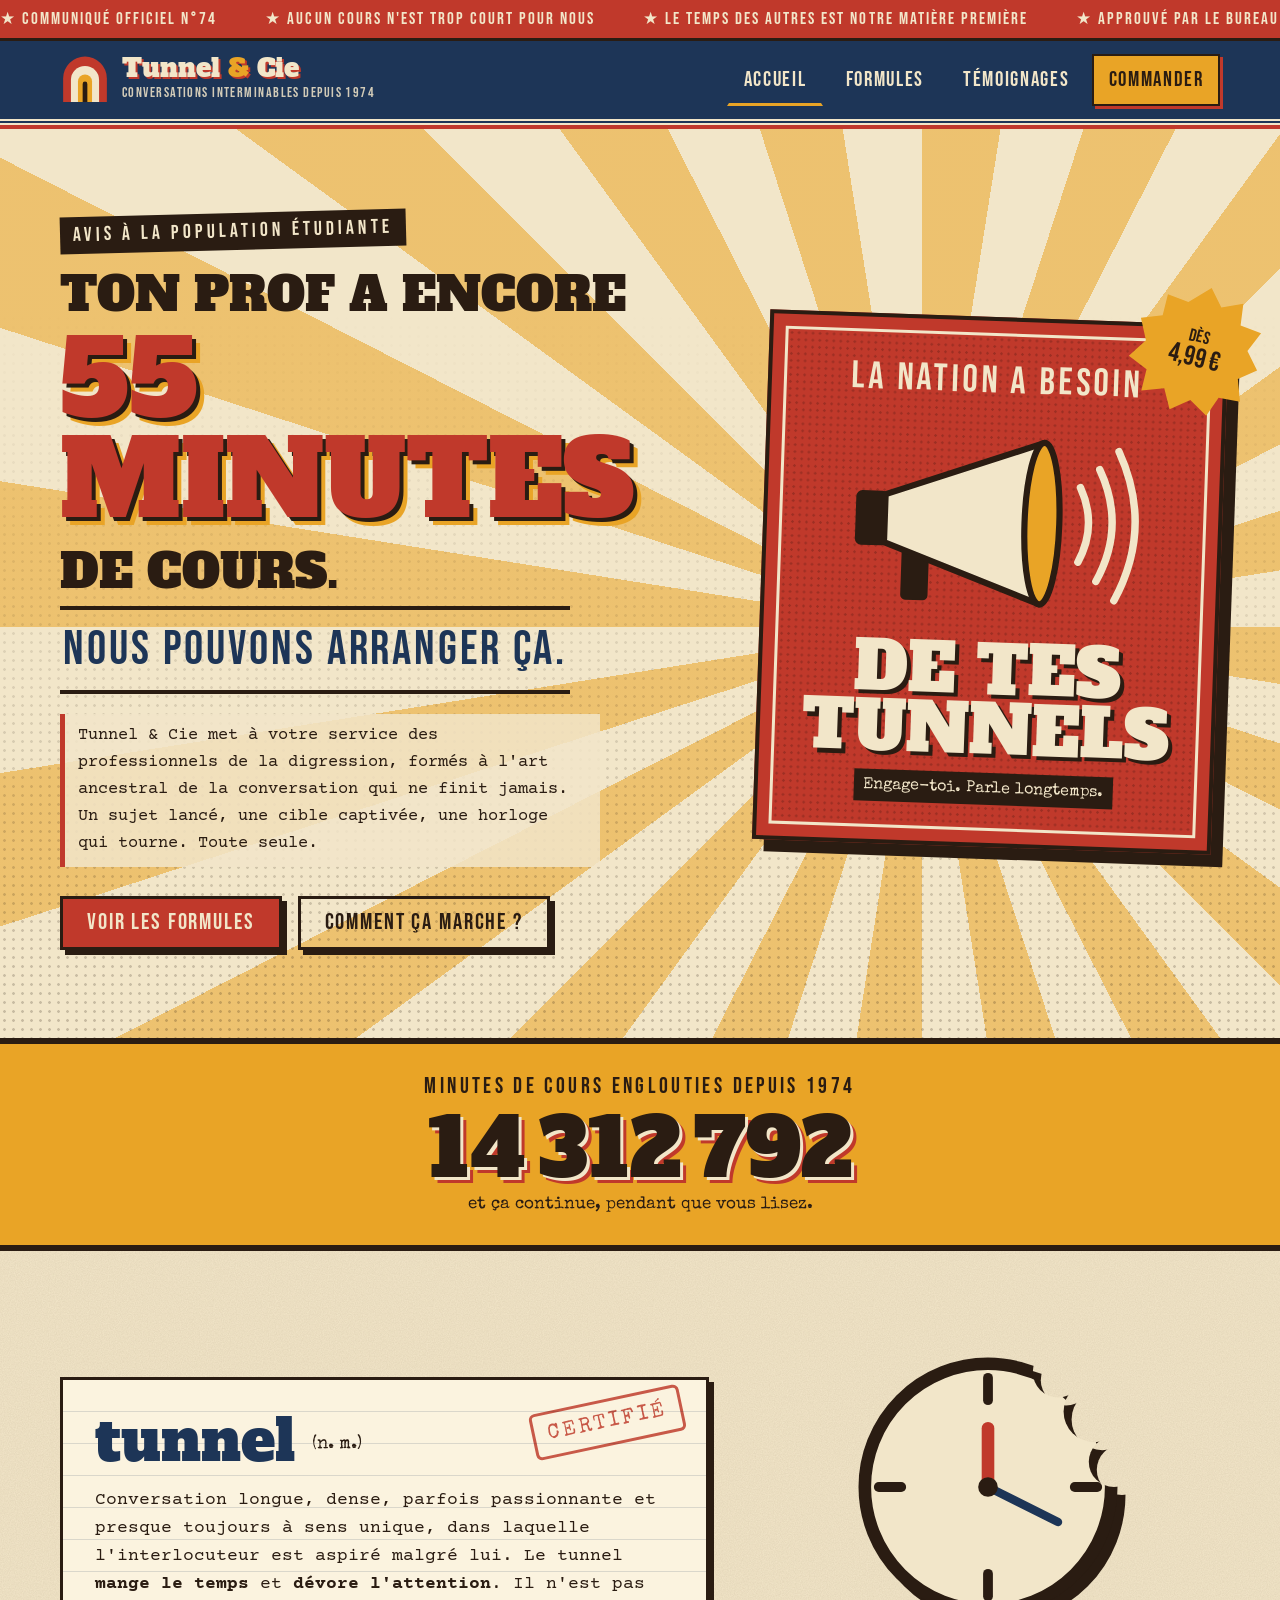
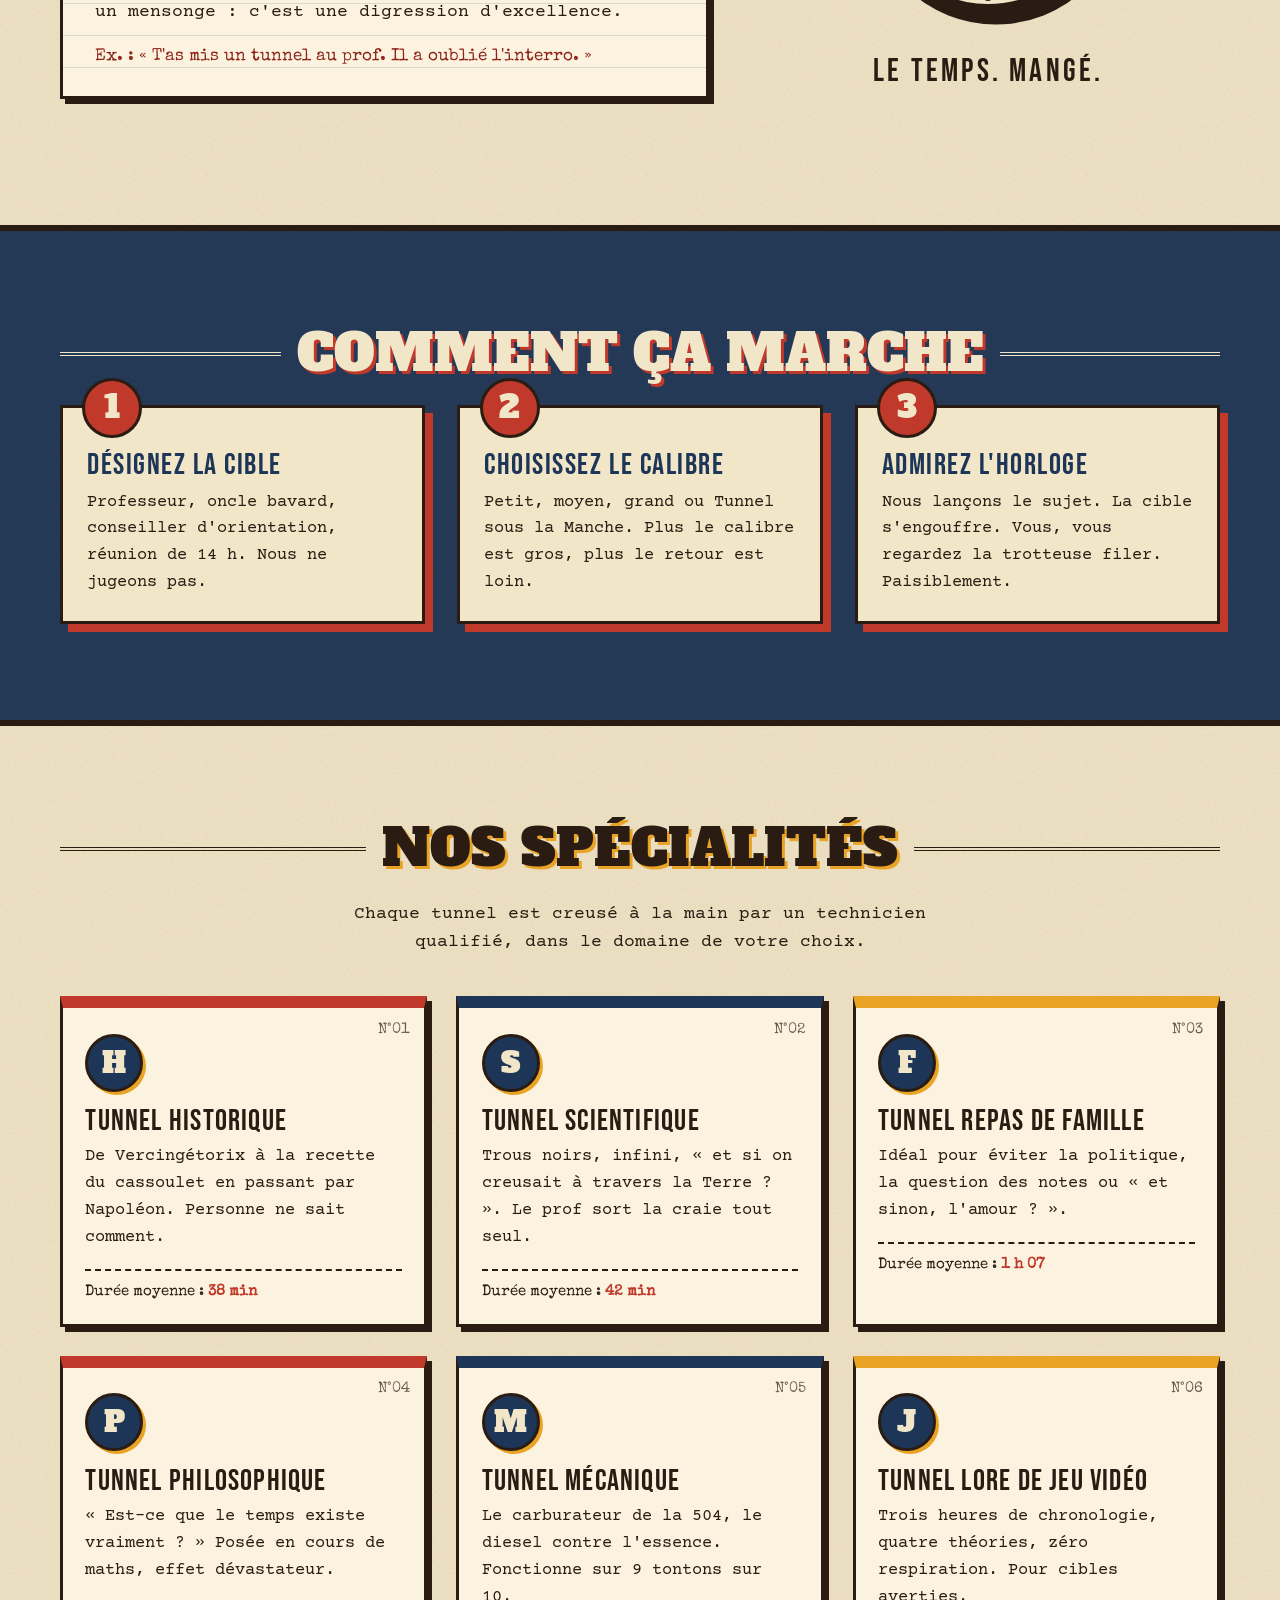
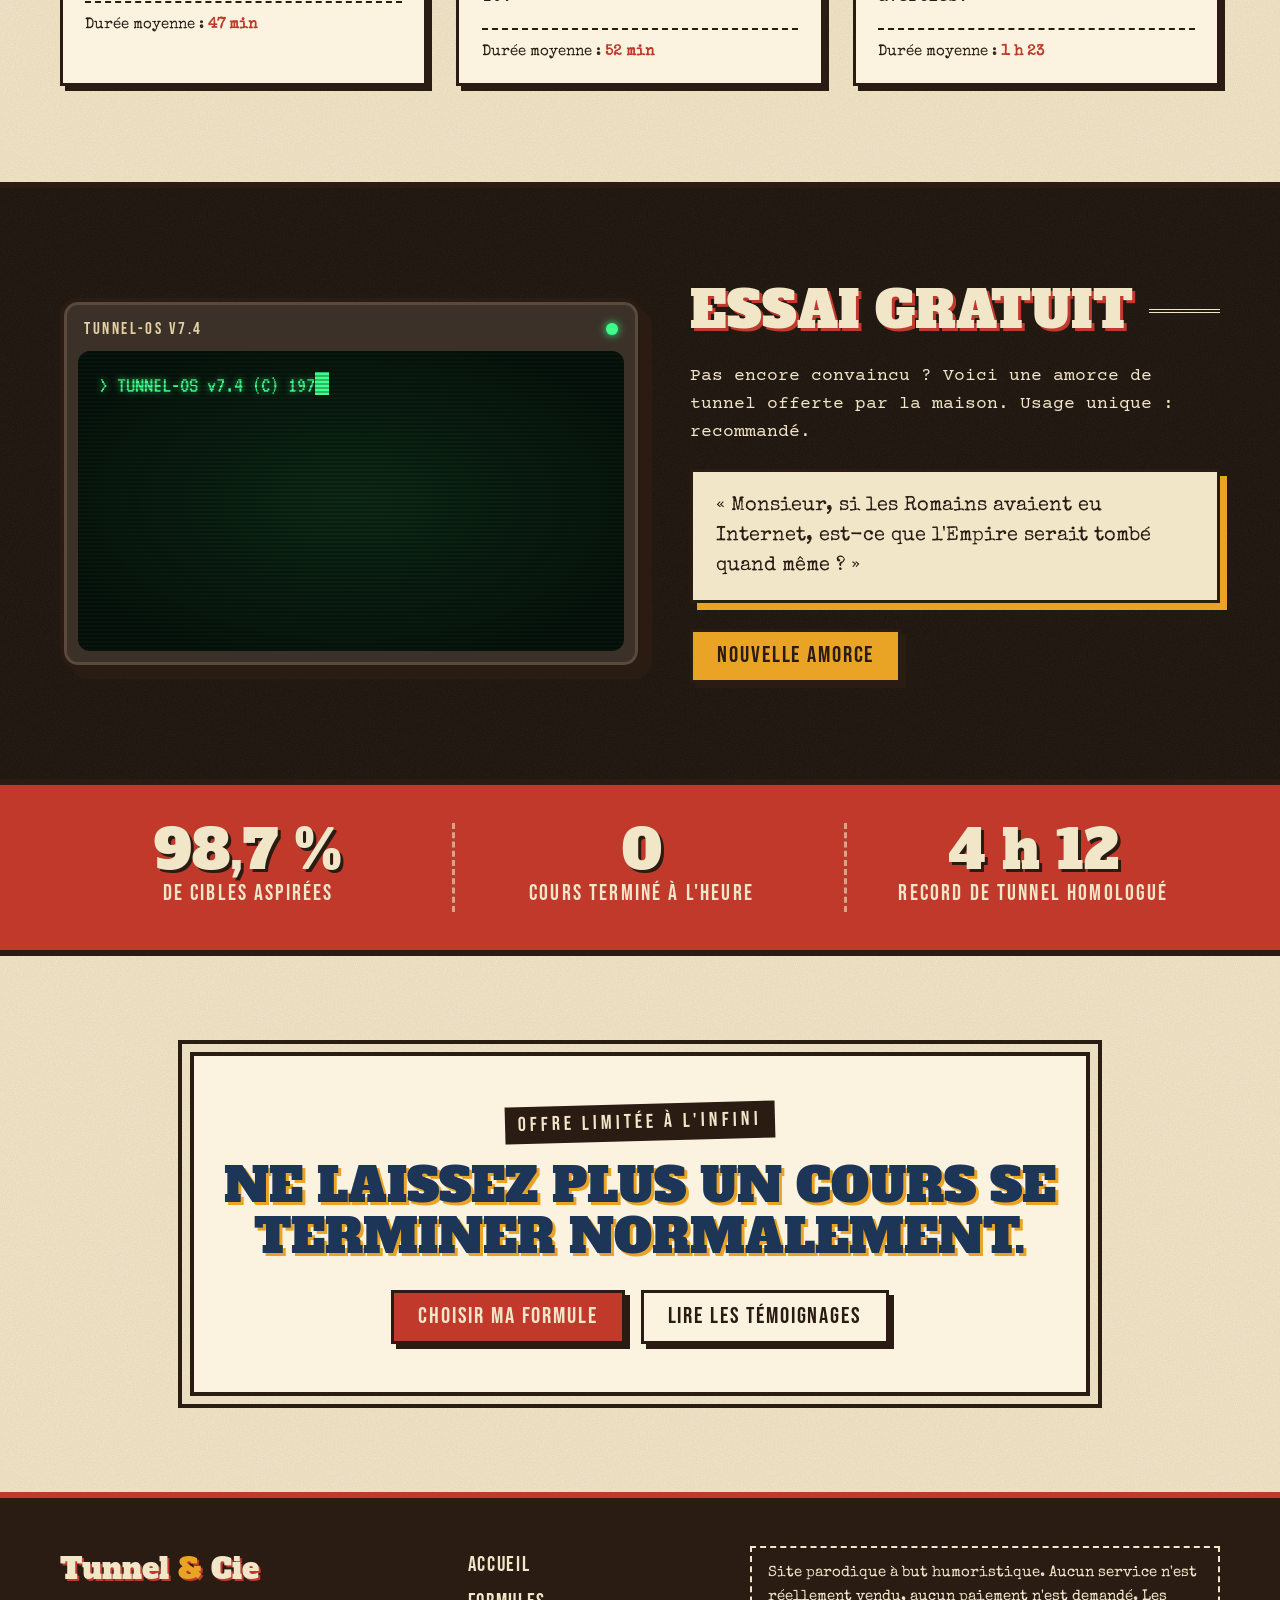
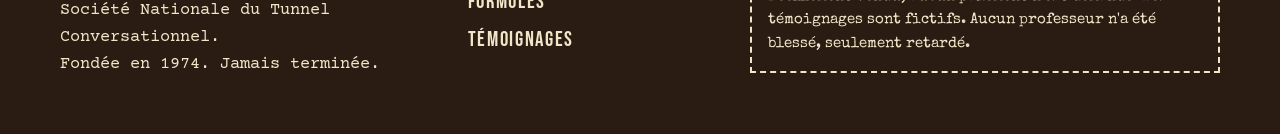
==== index.html @ 6695280d "Add files via upload" ====
<!DOCTYPE html>
<html lang="fr">
<head>
  <meta charset="UTF-8">
  <meta name="viewport" content="width=device-width, initial-scale=1.0">
  <title>Tunnel & Cie — Fournisseur officiel de conversations interminables</title>
  <meta name="description" content="Tunnel & Cie : le service n°1 du tunnel conversationnel. Petit, moyen ou grand tunnel, historique, scientifique ou repas de famille. Site parodique.">
  <link rel="preconnect" href="https://fonts.googleapis.com">
  <link rel="preconnect" href="https://fonts.gstatic.com" crossorigin>
  <link href="https://fonts.googleapis.com/css2?family=Alfa+Slab+One&family=Bebas+Neue&family=Courier+Prime:wght@400;700&family=Special+Elite&family=VT323&display=swap" rel="stylesheet">
  <link rel="stylesheet" href="css/style.css">
</head>
<body data-page="accueil">

  <!-- ===== EN-TÊTE ===== -->
  <div class="topbar" aria-hidden="true">
    <div class="topbar-track">
      <span>★ COMMUNIQUÉ OFFICIEL N°74</span>
      <span>★ AUCUN COURS N'EST TROP COURT POUR NOUS</span>
      <span>★ LE TEMPS DES AUTRES EST NOTRE MATIÈRE PREMIÈRE</span>
      <span>★ APPROUVÉ PAR LE BUREAU NATIONAL DU TEMPS PERDU</span>
      <span>★ COMMUNIQUÉ OFFICIEL N°74</span>
      <span>★ AUCUN COURS N'EST TROP COURT POUR NOUS</span>
      <span>★ LE TEMPS DES AUTRES EST NOTRE MATIÈRE PREMIÈRE</span>
      <span>★ APPROUVÉ PAR LE BUREAU NATIONAL DU TEMPS PERDU</span>
    </div>
  </div>

  <header class="site-header">
    <nav class="nav container" aria-label="Navigation principale">
      <a href="index.html" class="brand" aria-label="Tunnel & Cie, accueil">
        <svg class="logo-mark" viewBox="0 0 64 64" aria-hidden="true">
          <path class="lm-1" d="M4 60 V30 A28 28 0 0 1 60 30 V60 Z"/>
          <path class="lm-2" d="M14 60 V32 A18 18 0 0 1 50 32 V60 Z"/>
          <path class="lm-3" d="M23 60 V34 A9 9 0 0 1 41 34 V60 Z"/>
          <path class="lm-4" d="M29 60 V37 A3 3 0 0 1 35 37 V60 Z"/>
        </svg>
        <span class="brand-text">
          <span class="brand-name">Tunnel <em>&amp;</em> Cie</span>
          <span class="brand-tag">Conversations interminables depuis 1974</span>
        </span>
      </a>
      <button class="nav-toggle" aria-expanded="false" aria-controls="nav-links">
        <span></span><span></span><span></span>
        <span class="sr-only">Menu</span>
      </button>
      <ul class="nav-links" id="nav-links">
        <li><a href="index.html" aria-current="page">Accueil</a></li>
        <li><a href="formules.html">Formules</a></li>
        <li><a href="temoignages.html">Témoignages</a></li>
        <li><a href="formules.html#configurateur" class="nav-cta">Commander</a></li>
      </ul>
    </nav>
  </header>

  <main>
    <!-- ===== HERO ===== -->
    <section class="hero sunburst">
      <div class="container hero-grid">
        <div class="hero-copy reveal">
          <p class="kicker">Avis à la population étudiante</p>
          <h1 class="hero-title">
            <span class="line">Ton prof a encore</span>
            <span class="line huge">55 minutes</span>
            <span class="line">de cours.</span>
          </h1>
          <p class="hero-sub">Nous pouvons arranger ça.</p>
          <p class="hero-text">
            Tunnel &amp; Cie met à votre service des professionnels de la digression,
            formés à l'art ancestral de la conversation qui ne finit jamais.
            Un sujet lancé, une cible captivée, une horloge qui tourne. Toute seule.
          </p>
          <div class="hero-actions">
            <a href="formules.html" class="btn btn-red">Voir les formules</a>
            <a href="#comment" class="btn btn-ghost">Comment ça marche ?</a>
          </div>
        </div>

        <aside class="poster reveal" aria-label="Affiche promotionnelle">
          <div class="poster-inner">
            <p class="poster-top">La nation a besoin</p>
            <svg class="megaphone" viewBox="0 0 240 180" aria-hidden="true">
              <path class="mg-waves" d="M190 60 Q205 90 190 120 M205 45 Q228 90 205 135 M220 30 Q250 90 220 150"/>
              <rect class="mg-handle" x="48" y="100" width="22" height="55" rx="4"/>
              <polygon class="mg-body" points="30,72 160,25 160,155 30,108"/>
              <ellipse class="mg-mouth" cx="160" cy="90" rx="14" ry="65"/>
              <rect class="mg-back" x="10" y="68" width="26" height="44" rx="5"/>
            </svg>
            <p class="poster-big">de tes<br>tunnels</p>
            <p class="poster-small">Engage-toi. Parle longtemps.</p>
          </div>
          <div class="starburst"><span>Dès<br><strong>4,99&nbsp;€</strong></span></div>
        </aside>
      </div>
    </section>

    <!-- ===== COMPTEUR ===== -->
    <section class="counter-band" aria-label="Compteur national">
      <div class="container counter-inner">
        <p class="counter-label">Minutes de cours englouties depuis 1974</p>
        <p class="counter-value" id="minutes-counter" aria-live="off">12 847 392</p>
        <p class="counter-note">et ça continue, pendant que vous lisez.</p>
      </div>
    </section>

    <!-- ===== DÉFINITION ===== -->
    <section class="section">
      <div class="container definition-grid">
        <div class="definition reveal">
          <p class="def-word">tunnel <span>(n. m.)</span></p>
          <p class="def-body">
            Conversation longue, dense, parfois passionnante et presque toujours
            à sens unique, dans laquelle l'interlocuteur est aspiré malgré lui.
            Le tunnel <strong>mange le temps</strong> et <strong>dévore l'attention</strong>.
            Il n'est pas un mensonge : c'est une digression d'excellence.
          </p>
          <p class="def-example">Ex. : « T'as mis un tunnel au prof. Il a oublié l'interro. »</p>
          <span class="stamp stamp-red">Certifié</span>
        </div>
        <div class="clock-wrap reveal">
          <svg class="bitten-clock" viewBox="0 0 200 200" aria-hidden="true">
            <defs>
              <mask id="bite">
                <rect width="200" height="200" fill="white"/>
                <circle cx="176" cy="46" r="22" fill="black"/>
                <circle cx="190" cy="82" r="18" fill="black"/>
                <circle cx="150" cy="18" r="18" fill="black"/>
              </mask>
            </defs>
            <g mask="url(#bite)">
              <circle class="ck-face" cx="100" cy="100" r="88"/>
              <g class="ck-ticks">
                <line x1="100" y1="22" x2="100" y2="38"/>
                <line x1="100" y1="162" x2="100" y2="178"/>
                <line x1="22" y1="100" x2="38" y2="100"/>
                <line x1="162" y1="100" x2="178" y2="100"/>
              </g>
              <line class="ck-hand ck-hour" x1="100" y1="100" x2="100" y2="58"/>
              <line class="ck-hand ck-min" x1="100" y1="100" x2="150" y2="125"/>
              <circle class="ck-center" cx="100" cy="100" r="7"/>
            </g>
          </svg>
          <p class="clock-caption">Le temps. Mangé.</p>
        </div>
      </div>
    </section>

    <!-- ===== COMMENT ÇA MARCHE ===== -->
    <section class="section section-navy" id="comment">
      <div class="container">
        <h2 class="section-title light"><span>Comment ça marche</span></h2>
        <ol class="steps">
          <li class="step reveal">
            <span class="step-num">1</span>
            <h3>Désignez la cible</h3>
            <p>Professeur, oncle bavard, conseiller d'orientation, réunion de 14 h. Nous ne jugeons pas.</p>
          </li>
          <li class="step reveal">
            <span class="step-num">2</span>
            <h3>Choisissez le calibre</h3>
            <p>Petit, moyen, grand ou Tunnel sous la Manche. Plus le calibre est gros, plus le retour est loin.</p>
          </li>
          <li class="step reveal">
            <span class="step-num">3</span>
            <h3>Admirez l'horloge</h3>
            <p>Nous lançons le sujet. La cible s'engouffre. Vous, vous regardez la trotteuse filer. Paisiblement.</p>
          </li>
        </ol>
      </div>
    </section>

    <!-- ===== DOMAINES ===== -->
    <section class="section" id="domaines">
      <div class="container">
        <h2 class="section-title"><span>Nos spécialités</span></h2>
        <p class="section-lead">Chaque tunnel est creusé à la main par un technicien qualifié, dans le domaine de votre choix.</p>
        <div class="domain-grid">
          <article class="domain-card reveal">
            <span class="domain-no">N°01</span>
            <span class="domain-mono">H</span>
            <h3>Tunnel historique</h3>
            <p>De Vercingétorix à la recette du cassoulet en passant par Napoléon. Personne ne sait comment.</p>
            <p class="domain-meta">Durée moyenne : <strong>38 min</strong></p>
          </article>
          <article class="domain-card reveal">
            <span class="domain-no">N°02</span>
            <span class="domain-mono">S</span>
            <h3>Tunnel scientifique</h3>
            <p>Trous noirs, infini, « et si on creusait à travers la Terre ? ». Le prof sort la craie tout seul.</p>
            <p class="domain-meta">Durée moyenne : <strong>42 min</strong></p>
          </article>
          <article class="domain-card reveal">
            <span class="domain-no">N°03</span>
            <span class="domain-mono">F</span>
            <h3>Tunnel repas de famille</h3>
            <p>Idéal pour éviter la politique, la question des notes ou « et sinon, l'amour ? ».</p>
            <p class="domain-meta">Durée moyenne : <strong>1 h 07</strong></p>
          </article>
          <article class="domain-card reveal">
            <span class="domain-no">N°04</span>
            <span class="domain-mono">P</span>
            <h3>Tunnel philosophique</h3>
            <p>« Est-ce que le temps existe vraiment ? » Posée en cours de maths, effet dévastateur.</p>
            <p class="domain-meta">Durée moyenne : <strong>47 min</strong></p>
          </article>
          <article class="domain-card reveal">
            <span class="domain-no">N°05</span>
            <span class="domain-mono">M</span>
            <h3>Tunnel mécanique</h3>
            <p>Le carburateur de la 504, le diesel contre l'essence. Fonctionne sur 9 tontons sur 10.</p>
            <p class="domain-meta">Durée moyenne : <strong>52 min</strong></p>
          </article>
          <article class="domain-card reveal">
            <span class="domain-no">N°06</span>
            <span class="domain-mono">J</span>
            <h3>Tunnel lore de jeu vidéo</h3>
            <p>Trois heures de chronologie, quatre théories, zéro respiration. Pour cibles averties.</p>
            <p class="domain-meta">Durée moyenne : <strong>1 h 23</strong></p>
          </article>
        </div>
      </div>
    </section>

    <!-- ===== TERMINAL ===== -->
    <section class="section section-dark" id="terminal">
      <div class="container terminal-grid">
        <div class="terminal reveal" role="img" aria-label="Terminal rétro qui analyse une cible de tunnel">
          <div class="terminal-head">
            <span>TUNNEL-OS v7.4</span>
            <span class="terminal-led"></span>
          </div>
          <pre class="terminal-screen" id="terminal-screen"></pre>
        </div>
        <div class="opener reveal">
          <h2 class="section-title light left"><span>Essai gratuit</span></h2>
          <p class="opener-text">Pas encore convaincu&nbsp;? Voici une amorce de tunnel offerte par la maison. Usage unique&nbsp;: recommandé.</p>
          <blockquote class="opener-quote" id="opener-quote">« Monsieur, si les Romains avaient eu Internet, est-ce que l'Empire serait tombé quand même ? »</blockquote>
          <button class="btn btn-mustard" id="opener-btn" type="button">Nouvelle amorce</button>
        </div>
      </div>
    </section>

    <!-- ===== STATS ===== -->
    <section class="stats-band">
      <div class="container stats">
        <div class="stat"><strong>98,7&nbsp;%</strong><span>de cibles aspirées</span></div>
        <div class="stat"><strong>0</strong><span>cours terminé à l'heure</span></div>
        <div class="stat"><strong>4&nbsp;h&nbsp;12</strong><span>record de tunnel homologué</span></div>
      </div>
    </section>

    <!-- ===== CTA ===== -->
    <section class="section cta-section">
      <div class="container cta-box reveal">
        <p class="kicker">Offre limitée à l'infini</p>
        <h2 class="cta-title">Ne laissez plus un cours se terminer normalement.</h2>
        <div class="hero-actions center">
          <a href="formules.html" class="btn btn-red">Choisir ma formule</a>
          <a href="temoignages.html" class="btn btn-ghost">Lire les témoignages</a>
        </div>
      </div>
    </section>
  </main>

  <!-- ===== PIED DE PAGE ===== -->
  <footer class="site-footer">
    <div class="container footer-grid">
      <div>
        <p class="footer-brand">Tunnel <em>&amp;</em> Cie</p>
        <p>Société Nationale du Tunnel Conversationnel.<br>Fondée en 1974. Jamais terminée.</p>
      </div>
      <ul class="footer-links">
        <li><a href="index.html">Accueil</a></li>
        <li><a href="formules.html">Formules</a></li>
        <li><a href="temoignages.html">Témoignages</a></li>
      </ul>
      <p class="footer-disclaimer">
        Site parodique à but humoristique. Aucun service n'est réellement vendu,
        aucun paiement n'est demandé. Les témoignages sont fictifs.
        Aucun professeur n'a été blessé, seulement retardé.
      </p>
    </div>
  </footer>

  <script src="js/main.js" defer></script>
</body>
</html>
---- css/style.css ----
/* =========================================================
   TUNNEL & CIE — Feuille de style
   DA : affiches de propagande / pub américaine années 50-70,
   papier jauni, impression décalée, terminal rétro.
   ========================================================= */

/* ---------- 1. Variables ---------- */
:root {
  --paper: #f2e6c9;
  --paper-dark: #e4d0a3;
  --ink: #2a1c12;
  --red: #c0392b;
  --red-dark: #8e2318;
  --navy: #1d3557;
  --navy-dark: #12233b;
  --mustard: #e9a426;
  --mustard-dark: #b97c12;
  --teal: #2a7f7a;
  --term-green: #3dff8a;
  --term-bg: #07150c;

  --font-title: "Alfa Slab One", Georgia, serif;
  --font-label: "Bebas Neue", Impact, "Arial Narrow", sans-serif;
  --font-body: "Courier Prime", "Courier New", monospace;
  --font-stamp: "Special Elite", "Courier New", monospace;
  --font-term: "VT323", "Courier New", monospace;

  --shadow-print: 5px 5px 0 var(--ink);
  --radius: 4px;
  --container: 1160px;
  --header-h: 78px;

  /* Grain papier (SVG inline) */
  --grain: url("data:image/svg+xml;utf8,<svg xmlns='http://www.w3.org/2000/svg' width='220' height='220'><filter id='n'><feTurbulence type='fractalNoise' baseFrequency='.85' numOctaves='3' stitchTiles='stitch'/><feColorMatrix values='0 0 0 0 .25 0 0 0 0 .16 0 0 0 0 .08 0 0 0 .14 0'/></filter><rect width='100%' height='100%' filter='url(%23n)'/></svg>");
}

/* ---------- 2. Reset & base ---------- */
*,
*::before,
*::after { box-sizing: border-box; }

html { scroll-behavior: smooth; scroll-padding-top: calc(var(--header-h) + 16px); }

body {
  margin: 0;
  font-family: var(--font-body);
  font-size: 1.05rem;
  line-height: 1.6;
  color: var(--ink);
  background-color: var(--paper);
  background-image: var(--grain);
  overflow-x: hidden;
}

img, svg { display: block; max-width: 100%; }
a { color: inherit; }
h1, h2, h3 { margin: 0; line-height: 1.05; font-weight: 400; }
p { margin: 0 0 1em; }
ul, ol { margin: 0; padding: 0; list-style: none; }

.container { width: min(100% - 32px, var(--container)); margin-inline: auto; }
.narrow { max-width: 780px; }

.sr-only {
  position: absolute; width: 1px; height: 1px; padding: 0; margin: -1px;
  overflow: hidden; clip: rect(0 0 0 0); white-space: nowrap; border: 0;
}

:focus-visible { outline: 3px dashed var(--red); outline-offset: 3px; }

/* ---------- 3. Bandeau défilant ---------- */
.topbar {
  background: var(--red);
  color: var(--paper);
  font-family: var(--font-label);
  font-size: 1.05rem;
  letter-spacing: .12em;
  overflow: hidden;
  white-space: nowrap;
  border-bottom: 3px solid var(--ink);
}
.topbar-track {
  display: inline-flex;
  gap: 3rem;
  padding: .35rem 0;
  animation: marquee 40s linear infinite;
}
@keyframes marquee {
  from { transform: translateX(0); }
  to { transform: translateX(-50%); }
}

/* ---------- 4. En-tête / navigation ---------- */
.site-header {
  position: sticky;
  top: 0;
  z-index: 50;
  background: var(--navy);
  color: var(--paper);
  border-bottom: 6px double var(--paper);
  box-shadow: 0 4px 0 var(--red);
}
.nav {
  display: flex;
  align-items: center;
  justify-content: space-between;
  min-height: var(--header-h);
  gap: 1rem;
}
.brand { display: flex; align-items: center; gap: .75rem; text-decoration: none; }
.logo-mark { width: 50px; height: 50px; flex-shrink: 0; }
.lm-1 { fill: var(--red); }
.lm-2 { fill: var(--paper); }
.lm-3 { fill: var(--mustard); }
.lm-4 { fill: var(--ink); }
.brand-text { display: flex; flex-direction: column; }
.brand-name {
  font-family: var(--font-title);
  font-size: 1.6rem;
  line-height: 1;
  text-shadow: 2px 2px 0 var(--red);
}
.brand-name em { font-style: normal; color: var(--mustard); }
.brand-tag {
  font-family: var(--font-label);
  letter-spacing: .1em;
  font-size: .9rem;
  opacity: .85;
}

.nav-links { display: flex; align-items: center; gap: .4rem; }
.nav-links a {
  display: block;
  padding: .45rem .9rem;
  font-family: var(--font-label);
  font-size: 1.3rem;
  letter-spacing: .08em;
  text-decoration: none;
  border: 2px solid transparent;
  transition: border-color .2s, background .2s, color .2s;
}
.nav-links a:hover { border-color: var(--paper); }
.nav-links a[aria-current="page"] { border-bottom: 3px solid var(--mustard); }
.nav-links .nav-cta {
  background: var(--mustard);
  color: var(--ink);
  border: 2px solid var(--ink);
  box-shadow: 3px 3px 0 var(--red);
}
.nav-links .nav-cta:hover { background: var(--paper); }

.nav-toggle {
  display: none;
  width: 46px; height: 42px;
  background: var(--mustard);
  border: 2px solid var(--ink);
  box-shadow: 3px 3px 0 var(--red);
  cursor: pointer;
  padding: 8px;
  flex-direction: column;
  justify-content: space-between;
}
.nav-toggle span:not(.sr-only) {
  display: block; height: 3px; background: var(--ink);
  transition: transform .25s, opacity .25s;
}
.nav-toggle[aria-expanded="true"] span:nth-child(1) { transform: translateY(10.5px) rotate(45deg); }
.nav-toggle[aria-expanded="true"] span:nth-child(2) { opacity: 0; }
.nav-toggle[aria-expanded="true"] span:nth-child(3) { transform: translateY(-10.5px) rotate(-45deg); }

/* ---------- 5. Boutons ---------- */
.btn {
  display: inline-block;
  padding: .7rem 1.5rem;
  font-family: var(--font-label);
  font-size: 1.45rem;
  letter-spacing: .08em;
  line-height: 1.1;
  text-decoration: none;
  text-align: center;
  color: var(--ink);
  background: var(--paper);
  border: 3px solid var(--ink);
  box-shadow: var(--shadow-print);
  cursor: pointer;
  transition: transform .12s, box-shadow .12s, background .2s;
}
.btn:hover { transform: translate(-2px, -2px); box-shadow: 7px 7px 0 var(--ink); }
.btn:active { transform: translate(4px, 4px); box-shadow: 1px 1px 0 var(--ink); }
.btn-red { background: var(--red); color: var(--paper); }
.btn-red:hover { background: var(--red-dark); }
.btn-mustard { background: var(--mustard); }
.btn-mustard:hover { background: #f4b744; }
.btn-ghost { background: transparent; }
.btn-ghost:hover { background: var(--paper); }
.btn-block { display: block; width: 100%; }

/* ---------- 6. Éléments graphiques récurrents ---------- */
.kicker {
  display: inline-block;
  font-family: var(--font-label);
  font-size: 1.25rem;
  letter-spacing: .2em;
  text-transform: uppercase;
  color: var(--paper);
  background: var(--ink);
  padding: .15rem .8rem;
  margin-bottom: 1.2rem;
  transform: rotate(-1.5deg);
}

.stamp {
  position: absolute;
  font-family: var(--font-stamp);
  font-size: 1.1rem;
  text-transform: uppercase;
  letter-spacing: .15em;
  padding: .25rem .8rem;
  border: 3px solid currentColor;
  border-radius: 6px;
  transform: rotate(-12deg);
  opacity: .82;
  pointer-events: none;
  mix-blend-mode: multiply;
}
.stamp-red { color: var(--red); }
.stamp-blue { color: var(--navy); }

/* Rayons de soleil (sunburst) + trame */
.sunburst {
  position: relative;
  isolation: isolate;
  overflow: hidden;
  background:
    repeating-conic-gradient(from 0deg at 72% 55%,
      rgba(233, 164, 38, .55) 0deg 9deg,
      transparent 9deg 18deg),
    var(--paper);
}
.sunburst::after {
  content: "";
  position: absolute;
  inset: 0;
  z-index: -1;
  background: radial-gradient(rgba(42, 28, 18, .22) 1.1px, transparent 1.6px) 0 0 / 9px 9px;
  -webkit-mask-image: linear-gradient(to bottom, transparent 20%, #000 100%);
          mask-image: linear-gradient(to bottom, transparent 20%, #000 100%);
}

/* ---------- 7. Sections ---------- */
.section { padding: clamp(3.5rem, 8vw, 6rem) 0; position: relative; }
.section-navy {
  background-color: var(--navy);
  background-image: var(--grain);
  color: var(--paper);
  border-block: 6px solid var(--ink);
}
.section-dark {
  background: #1a130d;
  background-image: var(--grain);
  color: var(--paper);
  border-block: 6px solid var(--ink);
}

.section-title {
  display: flex;
  align-items: center;
  gap: 1rem;
  font-family: var(--font-title);
  font-size: clamp(2rem, 5vw, 3.2rem);
  text-transform: uppercase;
  text-align: center;
  margin-bottom: 1.5rem;
  text-shadow: 3px 3px 0 var(--mustard);
}
.section-title::before,
.section-title::after {
  content: "";
  flex: 1;
  height: 0;
  border-top: 4px double currentColor;
}
.section-title span { flex-shrink: 1; }
.section-title.light { color: var(--paper); text-shadow: 3px 3px 0 var(--red); }
.section-title.left { justify-content: flex-start; text-align: left; }
.section-title.left::before { display: none; }

.section-lead {
  text-align: center;
  max-width: 620px;
  margin: 0 auto 2.5rem;
  font-size: 1.1rem;
}
.section-lead.light { color: var(--paper); }

/* ---------- 8. Hero (accueil) ---------- */
.hero { padding: clamp(3rem, 7vw, 5.5rem) 0; border-bottom: 6px solid var(--ink); }
.hero-grid {
  display: grid;
  grid-template-columns: 1.25fr .9fr;
  gap: clamp(2rem, 5vw, 4rem);
  align-items: center;
}
.hero-title {
  font-family: var(--font-title);
  text-transform: uppercase;
  color: var(--ink);
  margin-bottom: .6rem;
}
.hero-title .line { display: block; font-size: clamp(1.8rem, 4.2vw, 3rem); }
.hero-title .huge {
  font-size: clamp(3.4rem, 9vw, 6.6rem);
  color: var(--red);
  line-height: .95;
  text-shadow: 4px 4px 0 var(--ink), 8px 8px 0 var(--mustard);
  margin: .1em 0 .15em;
}
.hero-sub {
  font-family: var(--font-label);
  font-size: clamp(2rem, 4.5vw, 3rem);
  letter-spacing: .06em;
  color: var(--navy);
  border-top: 4px solid var(--ink);
  border-bottom: 4px solid var(--ink);
  display: inline-block;
  padding: .1rem .2rem;
  margin-bottom: 1.2rem;
}
.hero-text {
  max-width: 540px;
  background: rgba(242, 230, 201, .85);
  padding: .6rem .8rem;
  border-left: 5px solid var(--red);
}
.hero-actions { display: flex; flex-wrap: wrap; gap: 1rem; margin-top: 1.8rem; }
.hero-actions.center { justify-content: center; }

/* Affiche */
.poster {
  position: relative;
  background: var(--red);
  border: 4px solid var(--ink);
  box-shadow: 12px 12px 0 var(--ink);
  padding: 12px;
  transform: rotate(2deg);
}
.poster-inner {
  border: 3px solid var(--paper);
  padding: 1.6rem 1.2rem 1.4rem;
  text-align: center;
  color: var(--paper);
  background:
    radial-gradient(rgba(0, 0, 0, .18) 1px, transparent 1.5px) 0 0 / 7px 7px;
}
.poster-top {
  font-family: var(--font-label);
  font-size: clamp(1.7rem, 3.4vw, 2.4rem);
  letter-spacing: .1em;
  line-height: 1;
  margin-bottom: .6rem;
}
.megaphone { width: 78%; margin: 0 auto .4rem; }
.mg-body { fill: var(--paper); stroke: var(--ink); stroke-width: 5; stroke-linejoin: round; }
.mg-mouth { fill: var(--mustard); stroke: var(--ink); stroke-width: 5; }
.mg-handle, .mg-back { fill: var(--ink); }
.mg-waves { fill: none; stroke: var(--paper); stroke-width: 6; stroke-linecap: round; }
.poster-big {
  font-family: var(--font-title);
  font-size: clamp(2.6rem, 6vw, 4.2rem);
  text-transform: uppercase;
  line-height: .9;
  color: var(--paper);
  text-shadow: 4px 4px 0 var(--ink);
  margin-bottom: .8rem;
}
.poster-small {
  font-family: var(--font-stamp);
  font-size: 1rem;
  margin: 0;
  background: var(--ink);
  display: inline-block;
  padding: .2rem .6rem;
}

/* Macaron étoilé */
.starburst {
  position: absolute;
  top: -42px;
  right: -36px;
  width: 128px;
  height: 128px;
  display: grid;
  place-items: center;
  background: var(--mustard);
  clip-path: polygon(50% 0%, 61% 13%, 77% 6%, 79% 23%, 96% 25%, 89% 41%, 100% 54%, 87% 64%, 93% 81%, 76% 82%, 70% 98%, 55% 89%, 41% 100%, 33% 85%, 16% 91%, 16% 74%, 0% 67%, 10% 52%, 2% 36%, 18% 30%, 18% 13%, 35% 15%);
  transform: rotate(12deg);
  animation: wobble 4s ease-in-out infinite;
}
.starburst span {
  font-family: var(--font-label);
  font-size: 1.1rem;
  text-align: center;
  line-height: 1;
  color: var(--ink);
}
.starburst strong { font-size: 1.7rem; font-weight: 400; }
@keyframes wobble {
  0%, 100% { transform: rotate(12deg) scale(1); }
  50% { transform: rotate(4deg) scale(1.06); }
}

/* ---------- 9. Compteur ---------- */
.counter-band {
  background: var(--mustard);
  border-bottom: 6px solid var(--ink);
  padding: 1.6rem 0;
  text-align: center;
}
.counter-label {
  font-family: var(--font-label);
  font-size: 1.4rem;
  letter-spacing: .15em;
  margin: 0;
}
.counter-value {
  font-family: var(--font-title);
  font-size: clamp(2.6rem, 8vw, 5rem);
  line-height: 1.05;
  margin: .1rem 0;
  color: var(--ink);
  text-shadow: 3px 3px 0 var(--paper), 6px 6px 0 var(--red);
  font-variant-numeric: tabular-nums;
}
.counter-note { font-family: var(--font-stamp); margin: 0; }

/* ---------- 10. Définition + horloge ---------- */
.definition-grid {
  display: grid;
  grid-template-columns: 1.4fr 1fr;
  gap: 3rem;
  align-items: center;
}
.definition {
  position: relative;
  background: #fbf3df;
  border: 3px solid var(--ink);
  box-shadow: var(--shadow-print);
  padding: 2rem 2rem 1.6rem;
  background-image:
    repeating-linear-gradient(to bottom, transparent 0 31px, rgba(29, 53, 87, .15) 31px 32px);
}
.def-word {
  font-family: var(--font-title);
  font-size: clamp(2.4rem, 6vw, 3.6rem);
  line-height: 1;
  margin-bottom: 1rem;
  color: var(--navy);
}
.def-word span {
  font-family: var(--font-stamp);
  font-size: 1.1rem;
  color: var(--ink);
  vertical-align: middle;
}
.def-body { font-size: 1.1rem; }
.def-example { font-family: var(--font-stamp); color: var(--red-dark); margin: 0; }
.definition .stamp { top: 1.2rem; right: 1.4rem; font-size: 1.3rem; }

.clock-wrap { text-align: center; }
.bitten-clock { width: min(280px, 80%); margin: 0 auto; filter: drop-shadow(8px 8px 0 var(--ink)); }
.ck-face { fill: var(--paper); stroke: var(--ink); stroke-width: 9; }
.ck-ticks line { stroke: var(--ink); stroke-width: 7; stroke-linecap: round; }
.ck-hand { stroke: var(--red); stroke-linecap: round; transform-origin: 100px 100px; }
.ck-hour { stroke-width: 9; animation: spin 60s linear infinite; }
.ck-min { stroke-width: 6; stroke: var(--navy); animation: spin 6s linear infinite; }
.ck-center { fill: var(--ink); }
@keyframes spin { to { transform: rotate(360deg); } }
.clock-caption {
  font-family: var(--font-label);
  font-size: 2rem;
  letter-spacing: .1em;
  margin-top: 1.2rem;
}

/* ---------- 11. Étapes ---------- */
.steps {
  display: grid;
  grid-template-columns: repeat(3, 1fr);
  gap: 2rem;
  counter-reset: none;
}
.step {
  position: relative;
  background: var(--paper);
  color: var(--ink);
  border: 3px solid var(--ink);
  box-shadow: 8px 8px 0 var(--red);
  padding: 2.6rem 1.5rem 1.5rem;
}
.step-num {
  position: absolute;
  top: -30px;
  left: 1.2rem;
  width: 60px;
  height: 60px;
  display: grid;
  place-items: center;
  font-family: var(--font-title);
  font-size: 2rem;
  color: var(--paper);
  background: var(--red);
  border: 3px solid var(--ink);
  border-radius: 50%;
}
.step h3 {
  font-family: var(--font-label);
  font-size: 1.9rem;
  letter-spacing: .05em;
  margin-bottom: .5rem;
  color: var(--navy);
}
.step p { margin: 0; }

/* ---------- 12. Domaines ---------- */
.domain-grid {
  display: grid;
  grid-template-columns: repeat(3, 1fr);
  gap: 1.8rem;
}
.domain-card {
  position: relative;
  background: #fbf3df;
  border: 3px solid var(--ink);
  padding: 1.6rem 1.4rem 1.2rem;
  box-shadow: var(--shadow-print);
  transition: transform .2s, box-shadow .2s;
}
.domain-card:hover { transform: translate(-3px, -3px) rotate(-.6deg); box-shadow: 9px 9px 0 var(--ink); }
.domain-card:nth-child(3n+1) { border-top: 12px solid var(--red); }
.domain-card:nth-child(3n+2) { border-top: 12px solid var(--navy); }
.domain-card:nth-child(3n+3) { border-top: 12px solid var(--mustard); }
.domain-no {
  position: absolute;
  top: .6rem;
  right: .9rem;
  font-family: var(--font-stamp);
  font-size: .95rem;
  opacity: .7;
}
.domain-mono {
  display: grid;
  place-items: center;
  width: 58px;
  height: 58px;
  margin-bottom: .9rem;
  font-family: var(--font-title);
  font-size: 1.8rem;
  color: var(--paper);
  background: var(--navy);
  border: 3px solid var(--ink);
  border-radius: 50%;
  box-shadow: 3px 3px 0 var(--mustard);
}
.domain-card h3 {
  font-family: var(--font-label);
  font-size: 1.9rem;
  letter-spacing: .04em;
  margin-bottom: .4rem;
}
.domain-meta {
  margin: .8rem 0 0;
  padding-top: .6rem;
  border-top: 2px dashed var(--ink);
  font-family: var(--font-stamp);
  font-size: .95rem;
}
.domain-meta strong { color: var(--red); }

/* ---------- 13. Terminal rétro ---------- */
.terminal-grid {
  display: grid;
  grid-template-columns: 1.1fr 1fr;
  gap: 3rem;
  align-items: center;
}
.terminal {
  background: #3b3128;
  border: 4px solid var(--ink);
  border-radius: 18px;
  padding: 14px;
  box-shadow: 10px 10px 0 var(--ink), inset 0 0 0 3px #5a4a3c;
}
.terminal-head {
  display: flex;
  justify-content: space-between;
  align-items: center;
  font-family: var(--font-label);
  letter-spacing: .15em;
  color: var(--paper-dark);
  padding: 0 .4rem .5rem;
}
.terminal-led {
  width: 12px; height: 12px; border-radius: 50%;
  background: var(--term-green);
  box-shadow: 0 0 8px var(--term-green);
  animation: blink 1.6s steps(2) infinite;
}
.terminal-screen {
  position: relative;
  margin: 0;
  min-height: 300px;
  padding: 1.2rem 1.3rem;
  background: radial-gradient(ellipse at center, #0d2a17 0%, var(--term-bg) 80%);
  border-radius: 12px;
  color: var(--term-green);
  font-family: var(--font-term);
  font-size: clamp(1.15rem, 2.3vw, 1.45rem);
  line-height: 1.35;
  white-space: pre-wrap;
  word-break: break-word;
  text-shadow: 0 0 6px rgba(61, 255, 138, .7);
  overflow: hidden;
}
.terminal-screen::after {
  content: "";
  position: absolute;
  inset: 0;
  pointer-events: none;
  background: repeating-linear-gradient(to bottom, rgba(0, 0, 0, .28) 0 2px, transparent 2px 4px);
  animation: flicker 3s infinite;
}
.cursor {
  display: inline-block;
  width: .6em;
  height: 1em;
  background: var(--term-green);
  vertical-align: -0.12em;
  animation: blink 1s steps(2) infinite;
}
@keyframes blink { 50% { opacity: 0; } }
@keyframes flicker { 0%, 100% { opacity: 1; } 50% { opacity: .85; } }

.opener-text { font-size: 1.1rem; }
.opener-quote {
  margin: 1.4rem 0 1.6rem;
  padding: 1.2rem 1.4rem;
  font-family: var(--font-stamp);
  font-size: 1.25rem;
  line-height: 1.5;
  background: var(--paper);
  color: var(--ink);
  border: 3px solid var(--ink);
  box-shadow: 7px 7px 0 var(--mustard);
  transition: opacity .25s, transform .25s;
}
.opener-quote.swap { opacity: 0; transform: translateY(8px); }

/* ---------- 14. Statistiques ---------- */
.stats-band {
  background: var(--red);
  color: var(--paper);
  border-bottom: 6px solid var(--ink);
  padding: 2.4rem 0;
}
.stats {
  display: grid;
  grid-template-columns: repeat(3, 1fr);
  gap: 1rem;
  text-align: center;
}
.stat strong {
  display: block;
  font-family: var(--font-title);
  font-weight: 400;
  font-size: clamp(2.2rem, 5vw, 3.4rem);
  line-height: 1;
  text-shadow: 3px 3px 0 var(--ink);
}
.stat span { font-family: var(--font-label); font-size: 1.35rem; letter-spacing: .1em; }
.stat + .stat { border-left: 3px dashed rgba(242, 230, 201, .6); }

/* ---------- 15. CTA ---------- */
.cta-box {
  text-align: center;
  border: 4px solid var(--ink);
  outline: 4px solid var(--ink);
  outline-offset: 8px;
  padding: 3rem 1.5rem;
  background: #fbf3df;
  max-width: 900px;
}
.cta-title {
  font-family: var(--font-title);
  text-transform: uppercase;
  font-size: clamp(1.9rem, 4.5vw, 3rem);
  color: var(--navy);
  text-shadow: 3px 3px 0 var(--mustard);
}

/* ---------- 16. En-tête de page interne ---------- */
.page-hero { padding: clamp(3rem, 7vw, 5rem) 0; border-bottom: 6px solid var(--ink); text-align: center; }
.page-hero-inner { max-width: 820px; }
.page-title {
  font-family: var(--font-title);
  text-transform: uppercase;
  font-size: clamp(2.6rem, 7vw, 5rem);
  color: var(--red);
  text-shadow: 4px 4px 0 var(--ink), 8px 8px 0 var(--mustard);
  margin-bottom: 1.2rem;
}
.page-title .accent { color: var(--navy); font-size: .6em; text-shadow: 3px 3px 0 var(--mustard); }
.page-sub {
  display: inline-block;
  font-size: 1.15rem;
  background: rgba(242, 230, 201, .9);
  padding: .5rem 1rem;
  border: 2px solid var(--ink);
}

/* ---------- 17. Cartes tarifs ---------- */
.pricing-grid {
  display: grid;
  grid-template-columns: repeat(4, 1fr);
  gap: 1.6rem;
  align-items: stretch;
}
.price-card {
  position: relative;
  display: flex;
  flex-direction: column;
  background: #fbf3df;
  border: 3px solid var(--ink);
  box-shadow: var(--shadow-print);
  padding: 2rem 1.3rem 1.4rem;
  text-align: center;
}
.price-card.featured {
  background: var(--navy);
  color: var(--paper);
  box-shadow: 9px 9px 0 var(--red);
  transform: translateY(-14px);
}
.price-card.prestige {
  background:
    repeating-linear-gradient(-45deg, transparent 0 14px, rgba(233, 164, 38, .18) 14px 28px),
    #fbf3df;
}
.price-label {
  font-family: var(--font-stamp);
  letter-spacing: .2em;
  text-transform: uppercase;
  font-size: .9rem;
  margin-bottom: .4rem;
}
.price-name {
  font-family: var(--font-label);
  font-size: 2rem;
  letter-spacing: .04em;
  margin-bottom: .8rem;
  min-height: 2.2em;
  display: grid;
  place-items: center;
}
.price-amount {
  font-family: var(--font-title);
  font-size: 3.6rem;
  line-height: 1;
  margin-bottom: .2rem;
  color: var(--red);
  text-shadow: 3px 3px 0 var(--ink);
}
.price-card.featured .price-amount { color: var(--mustard); }
.price-amount span { font-size: .45em; vertical-align: super; }
.price-amount.small { font-size: 2.3rem; padding: .6rem 0; }
.price-duration {
  display: inline-block;
  align-self: center;
  font-family: var(--font-label);
  font-size: 1.3rem;
  letter-spacing: .08em;
  background: var(--ink);
  color: var(--paper);
  padding: .1rem .7rem;
  margin-bottom: 1.2rem;
}
.price-features { text-align: left; margin-bottom: 1.6rem; flex: 1; }
.price-features li {
  padding: .45rem 0 .45rem 1.6rem;
  border-bottom: 1px dashed currentColor;
  position: relative;
}
.price-features li::before {
  content: "★";
  position: absolute;
  left: 0;
  color: var(--red);
}
.price-card.featured .price-features li::before { color: var(--mustard); }
.ribbon {
  position: absolute;
  top: -18px;
  left: 50%;
  transform: translateX(-50%) rotate(-3deg);
  white-space: nowrap;
  font-family: var(--font-label);
  font-size: 1.15rem;
  letter-spacing: .1em;
  background: var(--mustard);
  color: var(--ink);
  border: 3px solid var(--ink);
  padding: .1rem .9rem;
}

/* ---------- 18. Configurateur ---------- */
.config-grid {
  display: grid;
  grid-template-columns: 1.4fr 1fr;
  gap: 2.5rem;
  align-items: start;
}
.config-form fieldset {
  border: 3px solid var(--paper);
  padding: 1.2rem 1.3rem 1.3rem;
  margin: 0 0 1.4rem;
}
.config-form legend {
  font-family: var(--font-label);
  font-size: 1.5rem;
  letter-spacing: .1em;
  padding: 0 .6rem;
  background: var(--red);
  border: 2px solid var(--ink);
}
.field { display: flex; flex-direction: column; gap: .35rem; margin-bottom: 1rem; flex: 1; }
.field:last-child { margin-bottom: 0; }
.field > span {
  font-family: var(--font-label);
  letter-spacing: .1em;
  font-size: 1.15rem;
}
select, input[type="text"], textarea {
  width: 100%;
  font: inherit;
  color: var(--ink);
  background: var(--paper);
  border: 3px solid var(--ink);
  border-radius: 0;
  padding: .6rem .7rem;
  box-shadow: 4px 4px 0 var(--mustard);
}
select { cursor: pointer; }
textarea { resize: vertical; }

.radio-row { display: flex; flex-wrap: wrap; gap: .7rem; }
.chip input { position: absolute; opacity: 0; pointer-events: none; }
.chip span {
  display: inline-block;
  padding: .45rem .9rem;
  font-family: var(--font-label);
  font-size: 1.2rem;
  letter-spacing: .06em;
  background: transparent;
  color: var(--paper);
  border: 2px solid var(--paper);
  cursor: pointer;
  transition: background .2s, color .2s;
}
.chip input:checked + span { background: var(--mustard); color: var(--ink); border-color: var(--ink); box-shadow: 3px 3px 0 var(--red); }
.chip input:focus-visible + span { outline: 3px dashed var(--mustard); outline-offset: 3px; }

.check {
  display: flex;
  align-items: flex-start;
  gap: .7rem;
  padding: .45rem 0;
  cursor: pointer;
}
.check input {
  appearance: none;
  flex-shrink: 0;
  width: 22px;
  height: 22px;
  margin-top: 2px;
  border: 3px solid var(--paper);
  background: transparent;
  cursor: pointer;
  display: grid;
  place-items: center;
}
.check input:checked { background: var(--mustard); border-color: var(--mustard); }
.check input:checked::after { content: "✕"; color: var(--ink); font-weight: 700; font-size: .85rem; line-height: 1; }
.check em { font-style: normal; color: var(--mustard); font-weight: 700; white-space: nowrap; }

/* Ticket de commande */
.ticket {
  position: sticky;
  top: calc(var(--header-h) + 24px);
  background: var(--paper);
  background-image: var(--grain);
  color: var(--ink);
  border: 3px solid var(--ink);
  padding: 1.6rem 1.4rem 1.3rem;
  box-shadow: 10px 10px 0 var(--red);
  /* Bord dentelé façon ticket */
  -webkit-mask: radial-gradient(circle 8px at 50% 0, transparent 98%, #000) 0 0 / 22px 100% repeat-x;
}
.ticket-head {
  font-family: var(--font-title);
  font-size: 1.7rem;
  text-transform: uppercase;
  text-align: center;
  border-bottom: 4px double var(--ink);
  padding-bottom: .6rem;
  margin-bottom: 1rem;
}
.ticket-lines { margin: 0 0 1rem; }
.ticket-lines div {
  display: flex;
  justify-content: space-between;
  gap: 1rem;
  padding: .35rem 0;
  border-bottom: 1px dashed var(--ink);
}
.ticket-lines dt { font-family: var(--font-label); letter-spacing: .08em; font-size: 1.15rem; }
.ticket-lines dd { margin: 0; text-align: right; font-weight: 700; }
.gauge-label {
  display: flex;
  justify-content: space-between;
  font-family: var(--font-label);
  font-size: 1.2rem;
  letter-spacing: .08em;
  margin: 0 0 .3rem;
}
.gauge {
  height: 22px;
  border: 3px solid var(--ink);
  background: repeating-linear-gradient(90deg, transparent 0 18px, rgba(42, 28, 18, .15) 18px 20px);
  margin-bottom: .8rem;
}
.gauge-fill {
  height: 100%;
  background: repeating-linear-gradient(-45deg, var(--red) 0 10px, var(--red-dark) 10px 20px);
  transition: width .5s cubic-bezier(.2, .9, .3, 1.2);
}
.ticket-verdict {
  font-family: var(--font-stamp);
  text-align: center;
  color: var(--red-dark);
  min-height: 1.6em;
}
.ticket-total {
  display: flex;
  justify-content: space-between;
  align-items: baseline;
  font-family: var(--font-label);
  font-size: 1.6rem;
  letter-spacing: .08em;
  border-top: 4px double var(--ink);
  padding-top: .6rem;
}
.ticket-total strong {
  font-family: var(--font-title);
  font-weight: 400;
  font-size: 2.2rem;
  color: var(--red);
}
.ticket-note { font-size: .85rem; text-align: center; margin: .8rem 0 0; opacity: .75; }

/* ---------- 19. FAQ ---------- */
.faq details {
  border: 3px solid var(--ink);
  background: #fbf3df;
  margin-bottom: 1rem;
  box-shadow: 4px 4px 0 var(--ink);
}
.faq summary {
  list-style: none;
  cursor: pointer;
  padding: 1rem 3rem 1rem 1.2rem;
  font-family: var(--font-label);
  font-size: 1.5rem;
  letter-spacing: .05em;
  position: relative;
}
.faq summary::-webkit-details-marker { display: none; }
.faq summary::after {
  content: "+";
  position: absolute;
  right: 1rem;
  top: 50%;
  transform: translateY(-50%);
  width: 32px; height: 32px;
  display: grid; place-items: center;
  font-family: var(--font-title);
  background: var(--red);
  color: var(--paper);
  border: 2px solid var(--ink);
  transition: transform .2s;
}
.faq details[open] summary::after { content: "–"; }
.faq details[open] summary { border-bottom: 2px dashed var(--ink); }
.faq details p { padding: 1rem 1.2rem; margin: 0; }

/* ---------- 20. Modale ---------- */
.modal {
  border: 4px solid var(--ink);
  padding: 0;
  max-width: 560px;
  width: calc(100% - 32px);
  background: var(--paper);
  background-image: var(--grain);
  color: var(--ink);
  box-shadow: 14px 14px 0 var(--red);
}
.modal::backdrop { background: rgba(18, 35, 59, .78); }
.modal[open] { animation: pop .35s cubic-bezier(.2, .9, .3, 1.3); }
@keyframes pop { from { transform: scale(.85) rotate(-2deg); opacity: 0; } }
.modal-inner { position: relative; padding: 2.4rem 2rem 2rem; text-align: center; }
.modal-title {
  font-family: var(--font-title);
  text-transform: uppercase;
  font-size: clamp(1.7rem, 5vw, 2.4rem);
  color: var(--navy);
  margin-bottom: 1rem;
  text-shadow: 3px 3px 0 var(--mustard);
}
.modal-stamp { top: 1rem; right: 1rem; font-size: 1.4rem; }
.modal-fine { font-size: .9rem; opacity: .8; border-top: 2px dashed var(--ink); padding-top: .8rem; }

/* ---------- 21. Témoignages ---------- */
.filters {
  display: flex;
  flex-wrap: wrap;
  justify-content: center;
  gap: .7rem;
  margin-bottom: 2.6rem;
}
.filter-btn {
  font-family: var(--font-label);
  font-size: 1.25rem;
  letter-spacing: .08em;
  padding: .4rem 1.1rem;
  background: transparent;
  color: var(--ink);
  border: 3px solid var(--ink);
  cursor: pointer;
  transition: background .2s, color .2s;
}
.filter-btn:hover { background: var(--paper-dark); }
.filter-btn.is-active { background: var(--navy); color: var(--paper); box-shadow: 4px 4px 0 var(--red); }

.testi-grid {
  display: grid;
  grid-template-columns: repeat(3, 1fr);
  gap: 2rem;
}
.testi {
  position: relative;
  background: #fbf3df;
  border: 3px solid var(--ink);
  padding: 1.6rem 1.4rem 1.3rem;
  box-shadow: var(--shadow-print);
}
.testi:nth-child(odd) { transform: rotate(-.8deg); }
.testi:nth-child(even) { transform: rotate(.7deg); }
.testi:nth-child(3n) { background: #f7e7c4; }
.testi.is-hidden { display: none; }
.testi.is-new { animation: pop .4s ease-out; }
.testi::before {
  /* Ruban adhésif */
  content: "";
  position: absolute;
  top: -14px;
  left: 50%;
  width: 90px;
  height: 26px;
  transform: translateX(-50%) rotate(-3deg);
  background: rgba(233, 164, 38, .55);
  border: 1px solid rgba(42, 28, 18, .2);
}
.testi-stars { color: var(--red); font-size: 1.4rem; letter-spacing: .1em; margin-bottom: .5rem; }
.testi-text { font-family: var(--font-stamp); font-size: 1.08rem; line-height: 1.55; }
.testi-author {
  font-family: var(--font-label);
  font-size: 1.4rem;
  letter-spacing: .05em;
  margin: 0;
  border-top: 2px dashed var(--ink);
  padding-top: .6rem;
}
.testi-author span { font-family: var(--font-body); font-size: .9rem; letter-spacing: 0; opacity: .8; }
.testi .stamp { bottom: 3.2rem; right: .8rem; font-size: .9rem; }

.testi-form { color: var(--paper); }
.form-row { display: grid; grid-template-columns: 1fr 1fr; gap: 1.2rem; }
.testi-form .field { margin-bottom: 1.2rem; }
.form-note { font-size: .85rem; opacity: .8; margin-top: 1rem; }

/* ---------- 22. Pied de page ---------- */
.site-footer {
  background: var(--ink);
  color: var(--paper);
  padding: 3rem 0 2.4rem;
  border-top: 6px solid var(--red);
}
.footer-grid {
  display: grid;
  grid-template-columns: 1.2fr .8fr 1.5fr;
  gap: 2rem;
  align-items: start;
}
.footer-brand {
  font-family: var(--font-title);
  font-size: 1.8rem;
  margin-bottom: .4rem;
  text-shadow: 2px 2px 0 var(--red);
}
.footer-brand em { font-style: normal; color: var(--mustard); }
.footer-links a {
  font-family: var(--font-label);
  font-size: 1.3rem;
  letter-spacing: .08em;
  text-decoration: none;
  line-height: 1.8;
}
.footer-links a:hover { color: var(--mustard); }
.footer-disclaimer {
  font-family: var(--font-stamp);
  font-size: .92rem;
  border: 2px dashed var(--paper);
  padding: .9rem 1rem;
  margin: 0;
}

/* ---------- 23. Animations d'apparition ---------- */
.reveal { opacity: 0; transform: translateY(24px); transition: opacity .6s ease, transform .6s ease; }
.reveal.is-visible { opacity: 1; transform: none; }
/* conserve la rotation des éléments inclinés une fois visibles */
.poster.reveal.is-visible { transform: rotate(2deg); }
.price-card.featured.reveal.is-visible { transform: translateY(-14px); }
.testi.reveal.is-visible:nth-child(odd) { transform: rotate(-.8deg); }
.testi.reveal.is-visible:nth-child(even) { transform: rotate(.7deg); }

/* ---------- 24. Responsive ---------- */
@media (max-width: 1024px) {
  .pricing-grid { grid-template-columns: repeat(2, 1fr); row-gap: 2.6rem; }
  .price-card.featured,
  .price-card.featured.reveal.is-visible { transform: none; }
  .domain-grid, .testi-grid { grid-template-columns: repeat(2, 1fr); }
}

@media (max-width: 880px) {
  .nav-toggle { display: flex; }
  .nav-links {
    position: absolute;
    top: 100%;
    left: 0;
    right: 0;
    flex-direction: column;
    align-items: stretch;
    gap: 0;
    background: var(--navy);
    border-bottom: 6px solid var(--red);
    padding: .6rem 16px 1rem;
    display: none;
  }
  .nav-links.is-open { display: flex; }
  .nav-links a { border-bottom: 1px dashed rgba(242, 230, 201, .4); }
  .nav-links .nav-cta { margin-top: .8rem; text-align: center; }

  .hero-grid,
  .definition-grid,
  .terminal-grid,
  .config-grid { grid-template-columns: 1fr; }
  .poster { max-width: 420px; margin: 2rem auto 0; }
  .steps { grid-template-columns: 1fr; gap: 2.8rem; }
  .ticket { position: static; }
  .footer-grid { grid-template-columns: 1fr; }
}

@media (max-width: 600px) {
  body { font-size: 1rem; }
  .brand-tag { display: none; }
  .brand-name { font-size: 1.3rem; }
  .logo-mark { width: 40px; height: 40px; }
  .pricing-grid,
  .domain-grid,
  .testi-grid { grid-template-columns: 1fr; }
  .stats { grid-template-columns: 1fr; gap: 1.6rem; }
  .stat + .stat { border-left: 0; border-top: 3px dashed rgba(242, 230, 201, .6); padding-top: 1.2rem; }
  .form-row { grid-template-columns: 1fr; gap: 0; }
  .starburst { width: 100px; height: 100px; top: auto; bottom: -30px; right: -10px; }
  .starburst strong { font-size: 1.35rem; }
  .definition { padding: 1.6rem 1.2rem 1.2rem; }
  .definition .stamp { top: .6rem; right: .6rem; font-size: 1rem; }
  .section-title::before, .section-title::after { display: none; }
  .btn { font-size: 1.3rem; }
}

@media (prefers-reduced-motion: reduce) {
  *, *::before, *::after { animation: none !important; transition: none !important; }
  html { scroll-behavior: auto; }
  .reveal { opacity: 1; transform: none; }
}
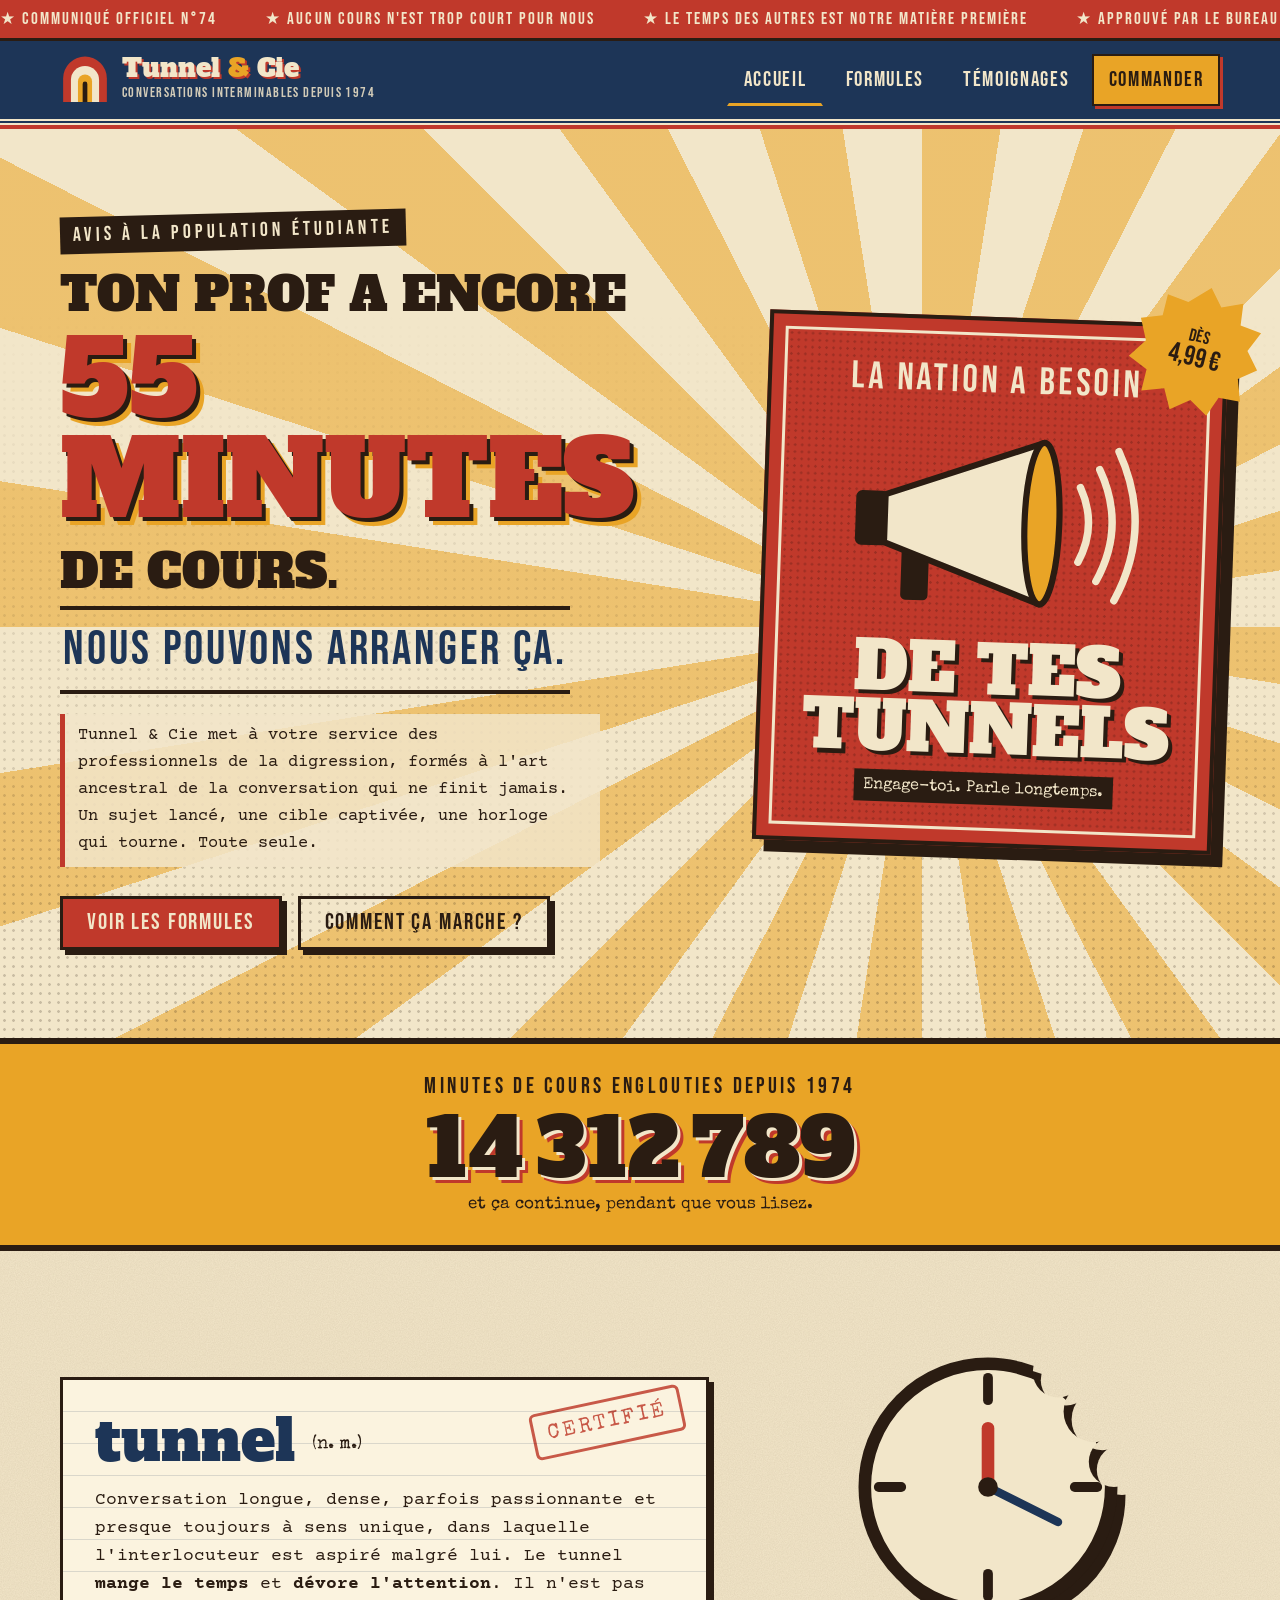
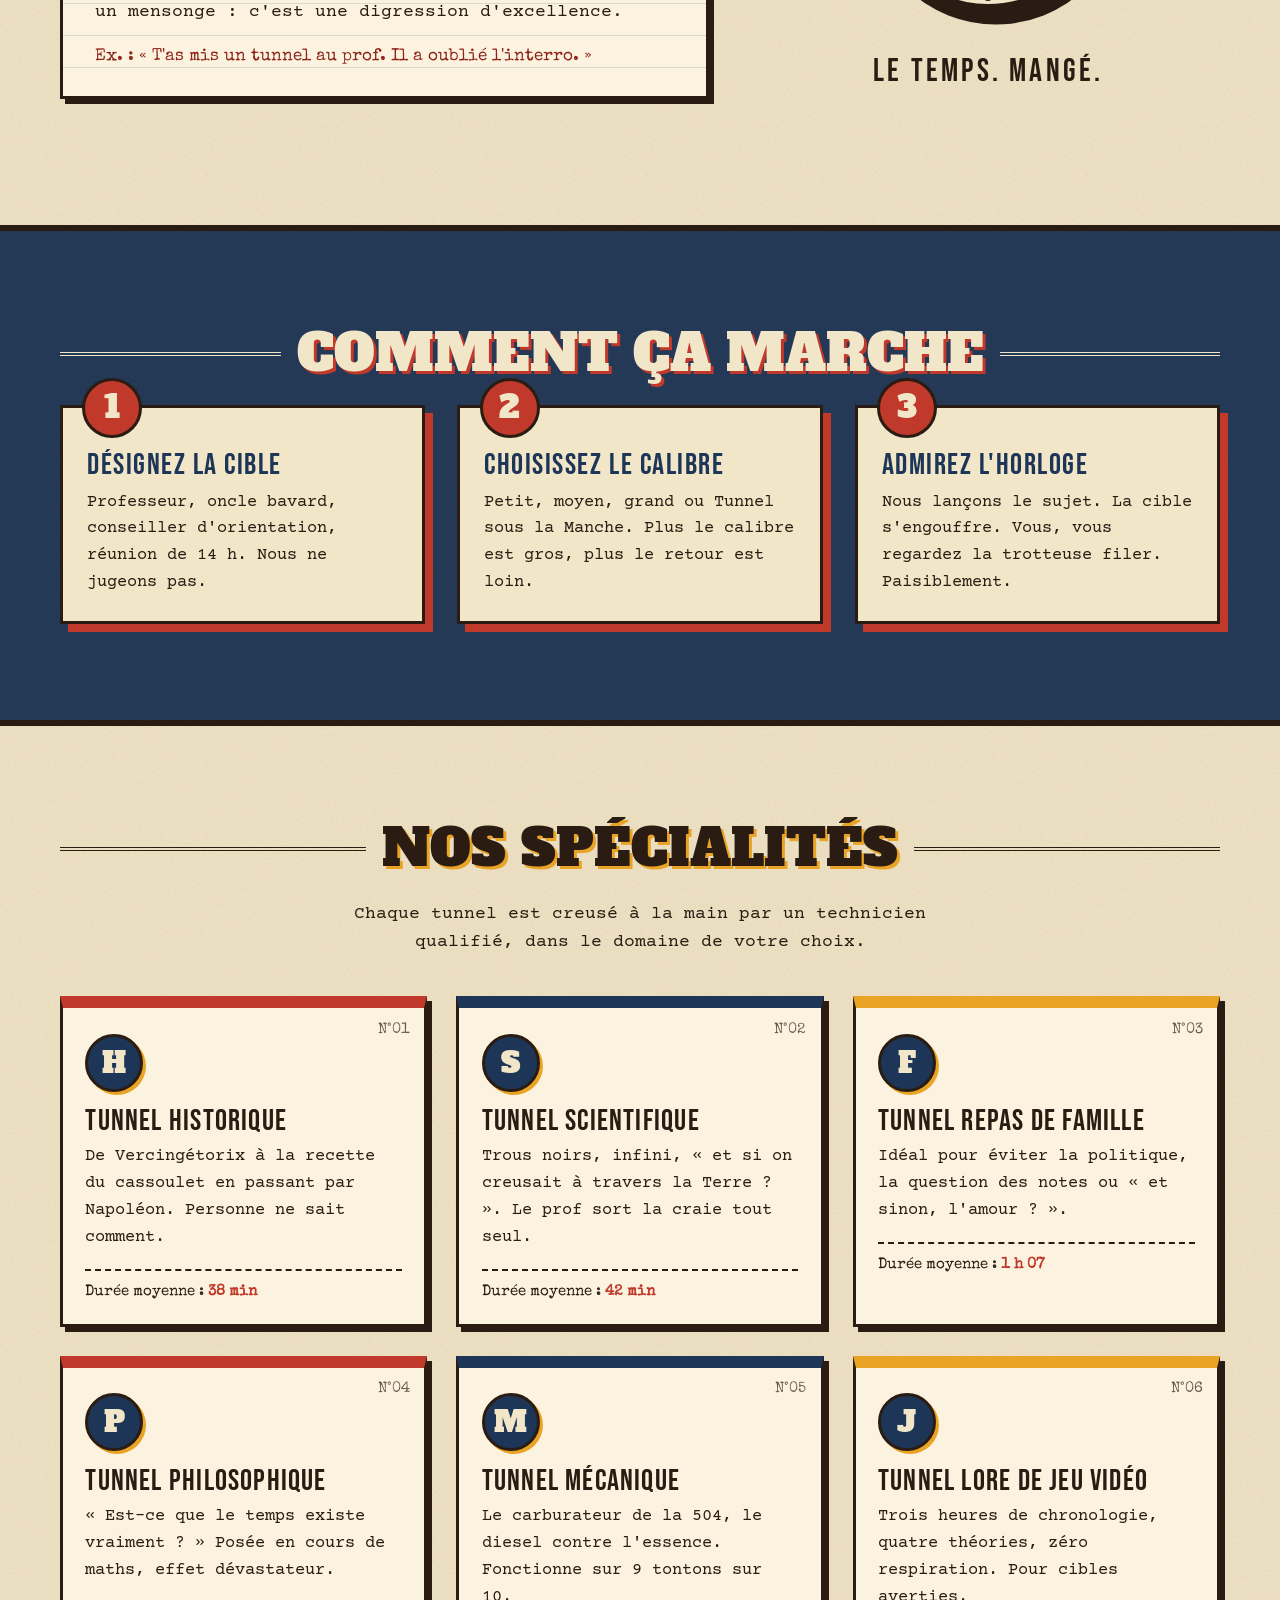
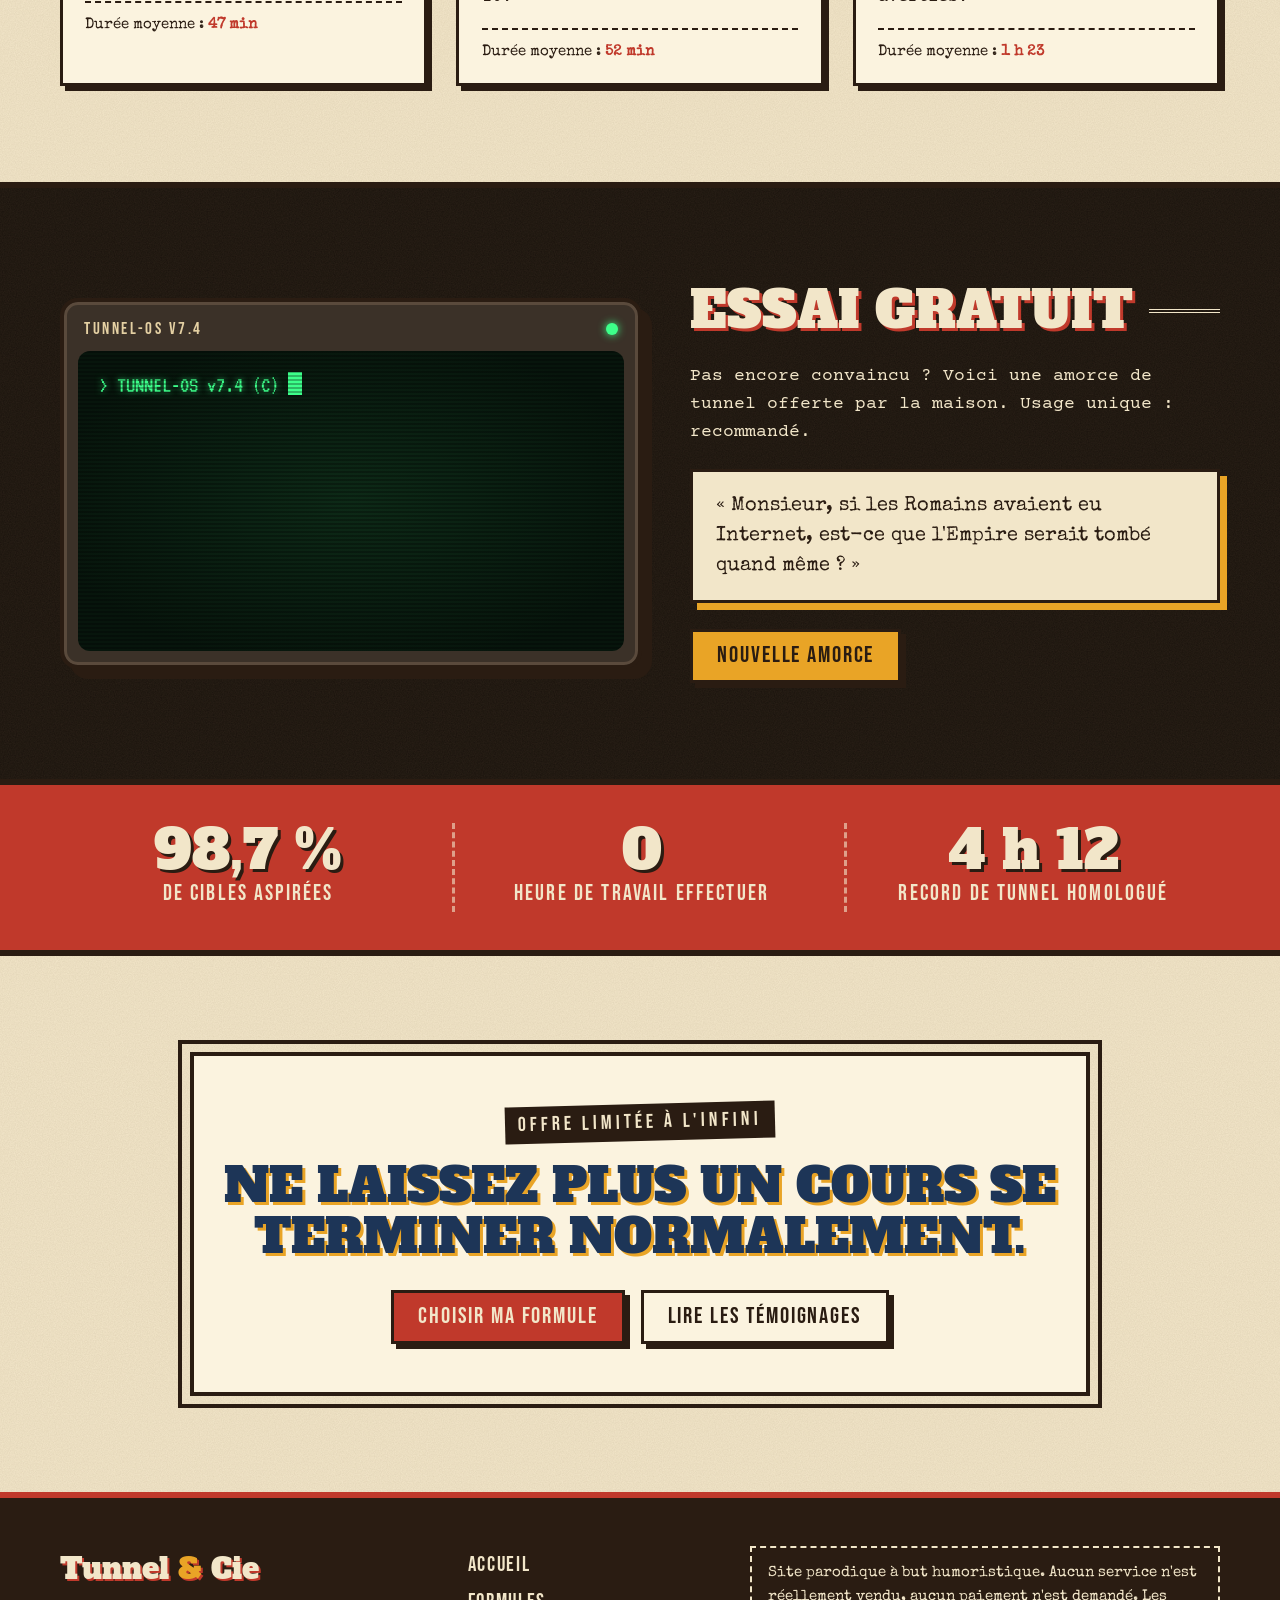
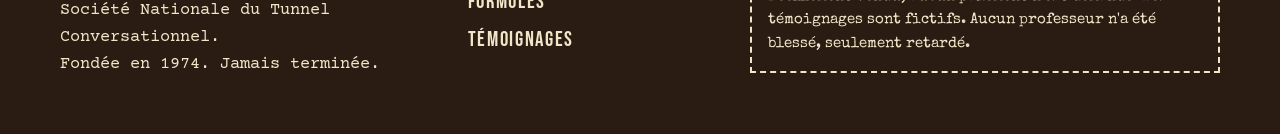
==== commit 96ff4764: "Add files via upload" ====
--- a/index.html
+++ b/index.html
@@ -244,7 +244,7 @@
     <section class="stats-band">
       <div class="container stats">
         <div class="stat"><strong>98,7&nbsp;%</strong><span>de cibles aspirées</span></div>
-        <div class="stat"><strong>0</strong><span>cours terminé à l'heure</span></div>
+        <div class="stat"><strong>0</strong><span>heure de travail effectuer</span></div>
         <div class="stat"><strong>4&nbsp;h&nbsp;12</strong><span>record de tunnel homologué</span></div>
       </div>
     </section>
